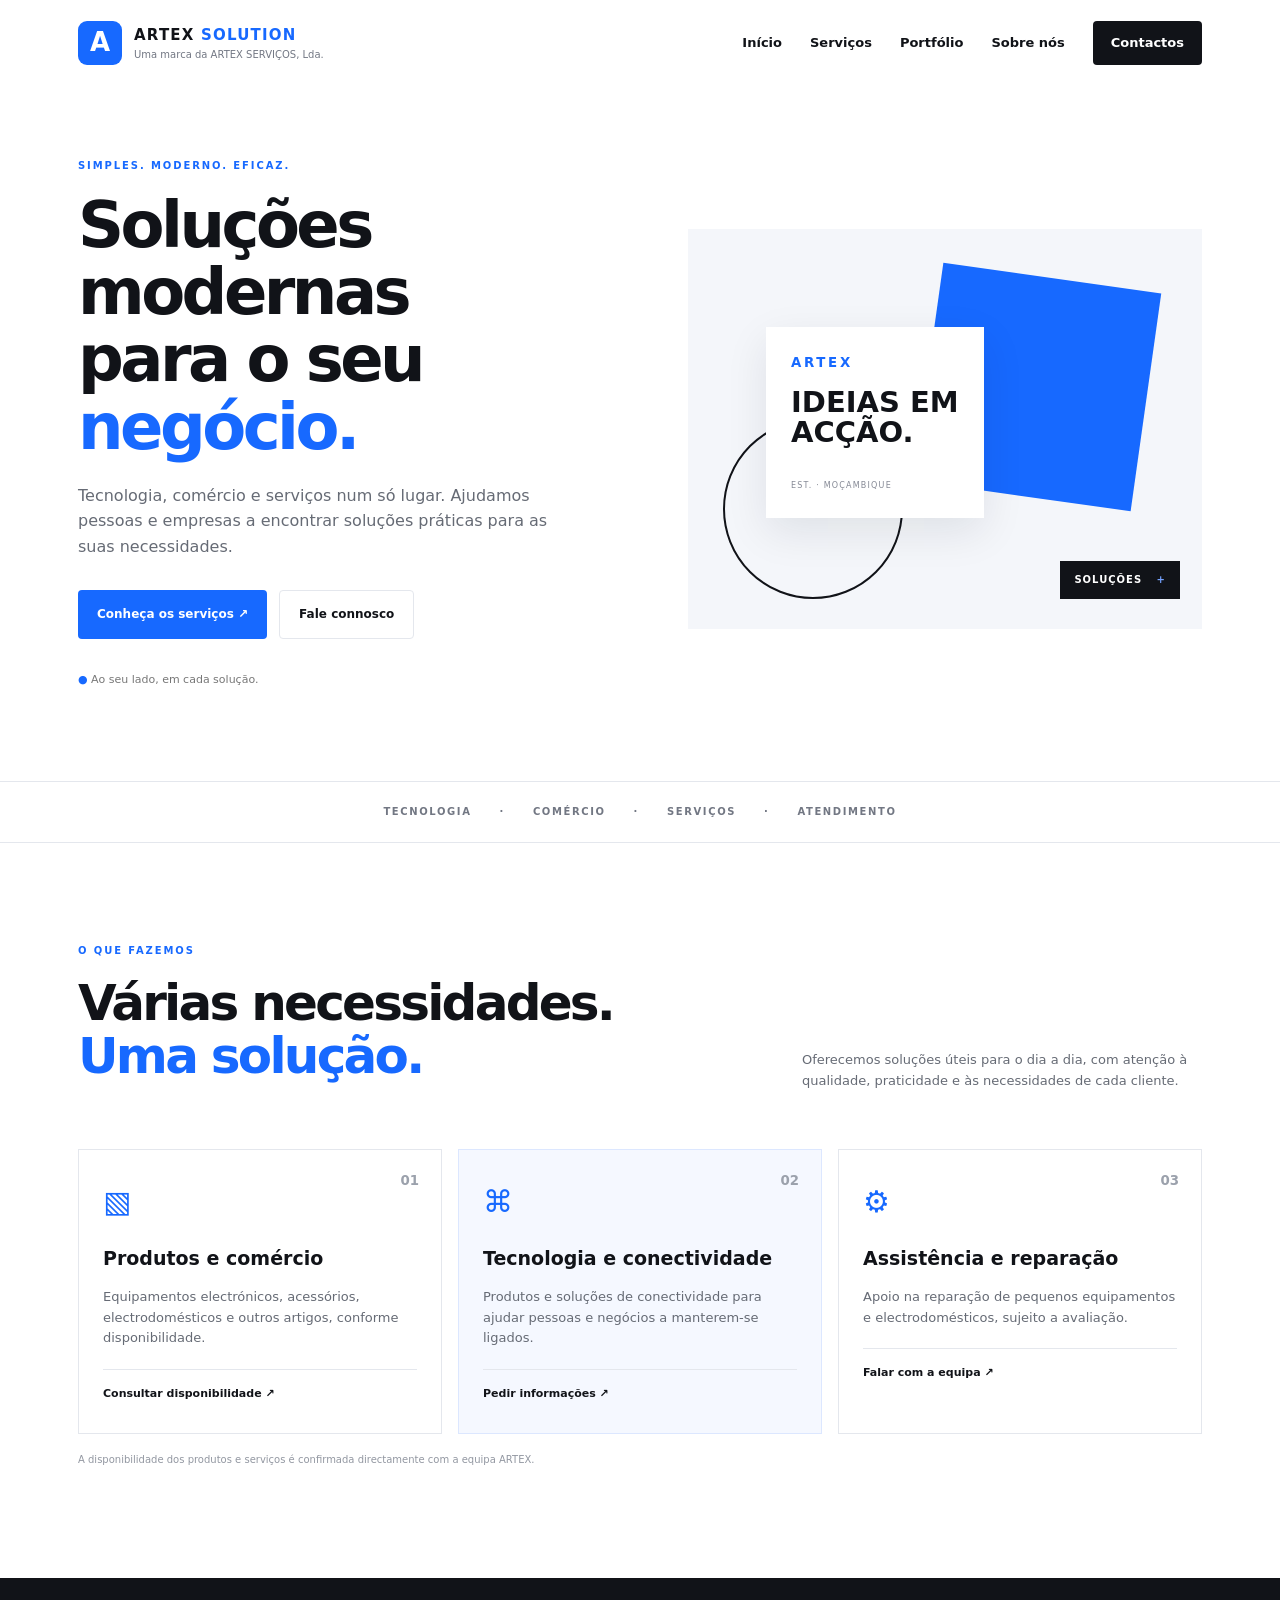
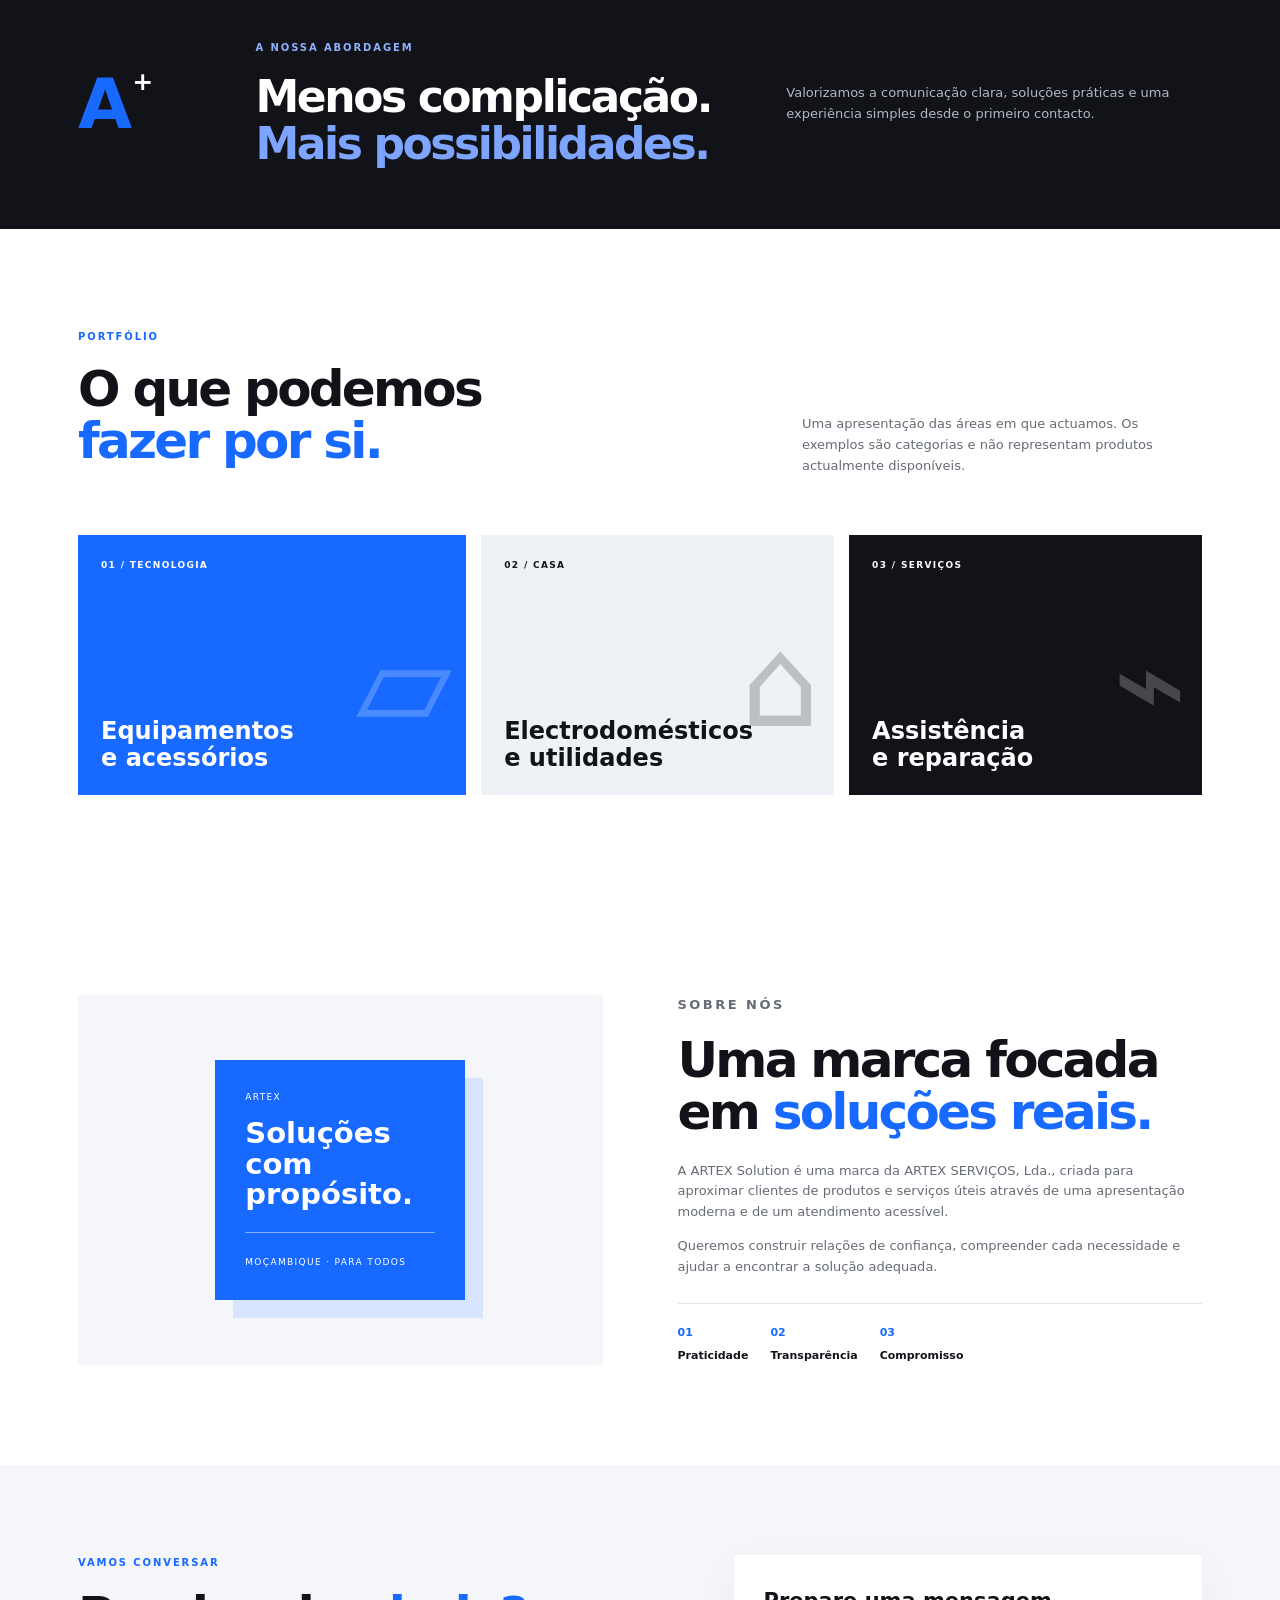
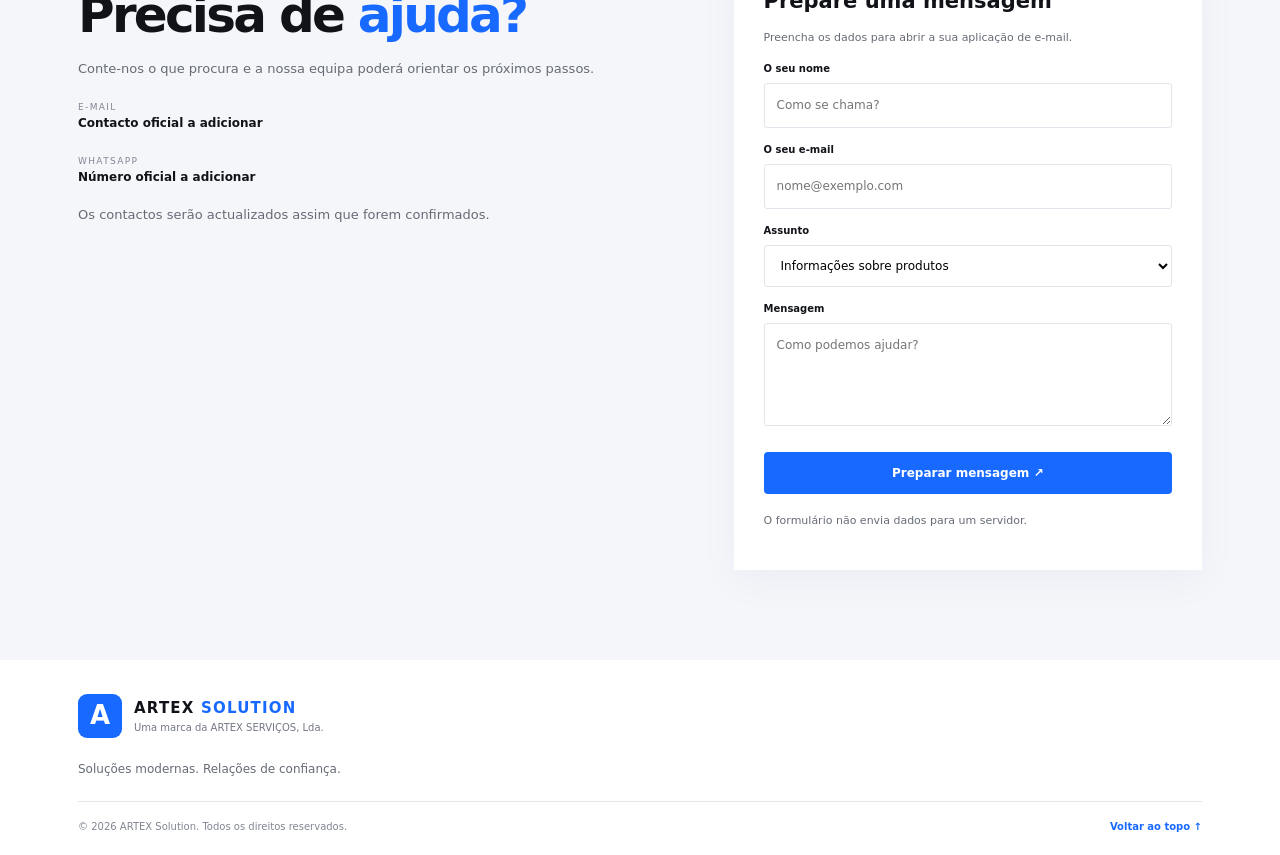
==== index.html @ 953ba8ba "Add ARTEX Solution website" ====
<!doctype html>
<html lang="pt-MZ">
<head>
<meta charset="utf-8"><meta name="viewport" content="width=device-width,initial-scale=1">
<meta name="description" content="ARTEX Solution — soluções modernas em tecnologia, comércio e serviços. Uma marca da ARTEX SERVIÇOS, Lda.">
<meta name="theme-color" content="#1769ff">
<title>ARTEX Solution | Soluções modernas</title>
<link rel="stylesheet" href="style.css">
</head>
<body>
<header class="header"><a class="brand" href="#inicio"><span class="mark">A</span><span><b>ARTEX <i>SOLUTION</i></b><small>Uma marca da ARTEX SERVIÇOS, Lda.</small></span></a><button class="menu" aria-label="Abrir menu" aria-expanded="false">☰</button><nav class="nav"><a href="#inicio">Início</a><a href="#servicos">Serviços</a><a href="#portfolio">Portfólio</a><a href="#sobre">Sobre nós</a><a class="nav-cta" href="#contactos">Contactos</a></nav></header>
<main>
<section class="hero" id="inicio"><div><p class="eyebrow">SIMPLES. MODERNO. EFICAZ.</p><h1>Soluções modernas<br>para o seu <em>negócio.</em></h1><p class="lead">Tecnologia, comércio e serviços num só lugar. Ajudamos pessoas e empresas a encontrar soluções práticas para as suas necessidades.</p><div class="actions"><a class="button primary" href="#servicos">Conheça os serviços ↗</a><a class="button secondary" href="#contactos">Fale connosco</a></div><p class="note">● Ao seu lado, em cada solução.</p></div><div class="art"><div class="square"></div><div class="circle"></div><div class="art-card"><small>ARTEX</small><strong>IDEIAS EM<br>ACÇÃO.</strong><span>EST. · MOÇAMBIQUE</span></div><label>SOLUÇÕES <b>+</b></label></div></section>
<div class="strip"><span>TECNOLOGIA</span>·<span>COMÉRCIO</span>·<span>SERVIÇOS</span>·<span>ATENDIMENTO</span></div>
<section class="section" id="servicos"><div class="section-head"><div><p class="eyebrow">O QUE FAZEMOS</p><h2>Várias necessidades.<br><em>Uma solução.</em></h2></div><p>Oferecemos soluções úteis para o dia a dia, com atenção à qualidade, praticidade e às necessidades de cada cliente.</p></div><div class="cards"><article><small>01</small><div class="icon">▧</div><h3>Produtos e comércio</h3><p>Equipamentos electrónicos, acessórios, electrodomésticos e outros artigos, conforme disponibilidade.</p><a href="#contactos">Consultar disponibilidade ↗</a></article><article class="featured"><small>02</small><div class="icon">⌘</div><h3>Tecnologia e conectividade</h3><p>Produtos e soluções de conectividade para ajudar pessoas e negócios a manterem-se ligados.</p><a href="#contactos">Pedir informações ↗</a></article><article><small>03</small><div class="icon">⚙</div><h3>Assistência e reparação</h3><p>Apoio na reparação de pequenos equipamentos e electrodomésticos, sujeito a avaliação.</p><a href="#contactos">Falar com a equipa ↗</a></article></div><p class="fine">A disponibilidade dos produtos e serviços é confirmada directamente com a equipa ARTEX.</p></section>
<section class="band"><div class="band-mark">A<span>+</span></div><div><p class="eyebrow">A NOSSA ABORDAGEM</p><h2>Menos complicação.<br><em>Mais possibilidades.</em></h2></div><p>Valorizamos a comunicação clara, soluções práticas e uma experiência simples desde o primeiro contacto.</p></section>
<section class="section" id="portfolio"><div class="section-head"><div><p class="eyebrow">PORTFÓLIO</p><h2>O que podemos<br><em>fazer por si.</em></h2></div><p>Uma apresentação das áreas em que actuamos. Os exemplos são categorias e não representam produtos actualmente disponíveis.</p></div><div class="portfolio"><div class="tile blue"><small>01 / TECNOLOGIA</small><strong>Equipamentos<br>e acessórios</strong><span>▱</span></div><div class="tile light"><small>02 / CASA</small><strong>Electrodomésticos<br>e utilidades</strong><span>⌂</span></div><div class="tile dark"><small>03 / SERVIÇOS</small><strong>Assistência<br>e reparação</strong><span>⌁</span></div></div></section>
<section class="section about" id="sobre"><div class="about-art"><div><small>ARTEX</small><strong>Soluções<br>com propósito.</strong><hr><span>MOÇAMBIQUE · PARA TODOS</span></div></div><div><p class="eyebrow">SOBRE NÓS</p><h2>Uma marca focada<br>em <em>soluções reais.</em></h2><p>A ARTEX Solution é uma marca da ARTEX SERVIÇOS, Lda., criada para aproximar clientes de produtos e serviços úteis através de uma apresentação moderna e de um atendimento acessível.</p><p>Queremos construir relações de confiança, compreender cada necessidade e ajudar a encontrar a solução adequada.</p><div class="values"><span><b>01</b>Praticidade</span><span><b>02</b>Transparência</span><span><b>03</b>Compromisso</span></div></div></section>
<section class="contact" id="contactos"><div><p class="eyebrow">VAMOS CONVERSAR</p><h2>Precisa de <em>ajuda?</em></h2><p>Conte-nos o que procura e a nossa equipa poderá orientar os próximos passos.</p><div class="contact-detail"><small>E-MAIL</small><b>Contacto oficial a adicionar</b></div><div class="contact-detail"><small>WHATSAPP</small><b>Número oficial a adicionar</b></div><p class="fine">Os contactos serão actualizados assim que forem confirmados.</p></div><form id="contactForm"><h3>Prepare uma mensagem</h3><p>Preencha os dados para abrir a sua aplicação de e-mail.</p><label for="name">O seu nome</label><input id="name" required placeholder="Como se chama?"><label for="email">O seu e-mail</label><input id="email" type="email" required placeholder="nome@exemplo.com"><label for="topic">Assunto</label><select id="topic"><option>Informações sobre produtos</option><option>Tecnologia e conectividade</option><option>Assistência e reparação</option><option>Parcerias e outros assuntos</option></select><label for="message">Mensagem</label><textarea id="message" rows="4" required placeholder="Como podemos ajudar?"></textarea><button class="button primary" type="submit">Preparar mensagem ↗</button><p class="fine" id="formNote">O formulário não envia dados para um servidor.</p></form></section>
</main><footer><a class="brand" href="#inicio"><span class="mark">A</span><span><b>ARTEX <i>SOLUTION</i></b><small>Uma marca da ARTEX SERVIÇOS, Lda.</small></span></a><p>Soluções modernas. Relações de confiança.</p><div class="footer-bottom"><span>© <span id="year"></span> ARTEX Solution. Todos os direitos reservados.</span><a href="#inicio">Voltar ao topo ↑</a></div></footer><script src="script.js"></script></body></html>
---- style.css ----
:root{--blue:#1769ff;--ink:#111318;--muted:#666b75;--soft:#f4f6fa;--line:#e4e7ed;--max:1180px}*{box-sizing:border-box}html{scroll-behavior:smooth;scroll-padding-top:90px}body{margin:0;font-family:Inter,system-ui,-apple-system,"Segoe UI",sans-serif;color:var(--ink);line-height:1.6}a{color:inherit;text-decoration:none}.header{height:86px;display:flex;align-items:center;justify-content:space-between;max-width:var(--max);padding:0 28px;margin:auto}.brand{display:flex;align-items:center;gap:12px}.mark{display:grid;place-items:center;background:var(--blue);color:white;font-weight:900;font-size:26px;width:44px;height:44px;border-radius:9px}.brand b{display:block;letter-spacing:.08em;font-size:15px}.brand i{font-style:normal;color:var(--blue)}.brand small{display:block;font-size:10px;color:#727783}.nav{display:flex;align-items:center;gap:28px;font-size:13px;font-weight:650}.nav a:hover{color:var(--blue)}.nav .nav-cta{background:var(--ink);color:#fff;padding:12px 18px;border-radius:4px}.menu{display:none}.hero{max-width:var(--max);margin:auto;padding:72px 28px 82px;display:grid;grid-template-columns:1.05fr .95fr;align-items:center;gap:42px;min-height:560px}.eyebrow{font-size:10px;letter-spacing:.19em;font-weight:850;color:var(--blue);margin:0 0 18px}.hero h1,h2{font-size:clamp(38px,5vw,64px);line-height:1.05;letter-spacing:-.055em;margin:0 0 22px;font-weight:850}.hero h1 em,h2 em{font-style:normal;color:var(--blue)}.lead{max-width:490px;color:var(--muted);font-size:16px}.actions{display:flex;gap:12px;flex-wrap:wrap;margin-top:30px}.button{border:0;display:inline-flex;justify-content:center;align-items:center;gap:18px;padding:14px 19px;font-size:12px;font-weight:750;cursor:pointer;border-radius:4px;font-family:inherit}.primary{background:var(--blue);color:#fff}.primary:hover{background:#0755e4}.secondary{border:1px solid var(--line);background:#fff}.note{margin-top:32px;color:#777;font-size:11px}.note:first-letter{color:var(--blue)}.art{height:400px;position:relative;background:var(--soft);overflow:hidden}.square{position:absolute;background:var(--blue);width:220px;height:220px;right:55px;top:48px;transform:rotate(8deg)}.circle{position:absolute;width:180px;height:180px;border:2px solid var(--ink);border-radius:50%;left:35px;bottom:30px}.art-card{position:absolute;background:#fff;left:78px;top:98px;padding:22px 25px;min-width:200px;box-shadow:0 14px 40px #10182817}.art-card small{color:var(--blue);letter-spacing:.2em;font-weight:800}.art-card strong{display:block;font-size:29px;line-height:1.03;margin:14px 0 22px}.art-card span{font-size:8px;letter-spacing:.15em;color:#858995}.art label{position:absolute;bottom:24px;right:22px;background:var(--ink);color:#fff;padding:11px 14px;font-size:10px;letter-spacing:.1em}.art label b{color:#75a2ff;margin-left:10px}.strip{border-block:1px solid var(--line);display:flex;justify-content:center;align-items:center;gap:28px;padding:22px 12px;color:#727783;font-size:10px;letter-spacing:.16em;font-weight:800}.section{max-width:var(--max);margin:auto;padding:100px 28px}.section-head{display:flex;align-items:end;justify-content:space-between;gap:40px;margin-bottom:45px}.section h2,.contact h2{font-size:clamp(34px,4vw,50px)}.section-head>p{max-width:400px;color:var(--muted);font-size:13px}.cards{display:grid;grid-template-columns:repeat(3,1fr);gap:16px}.cards article{position:relative;border:1px solid var(--line);padding:28px 24px;min-height:285px}.cards article.featured{background:#f5f8ff;border-color:#dce7ff}.cards article>small{position:absolute;right:22px;top:20px;color:#9ba1ac;font-weight:800}.icon{font-size:30px;color:var(--blue);height:55px}.cards h3{font-size:19px;margin:10px 0}.cards p,.about p,.contact>div>p:not(.eyebrow){font-size:13px;color:var(--muted)}.cards article>a{display:block;font-size:11px;font-weight:800;border-top:1px solid var(--line);padding-top:15px;margin-top:20px}.cards article>a:hover{color:var(--blue)}.fine{font-size:10px;color:#9297a1;margin-top:18px}.band{background:var(--ink);color:white;padding:62px max(28px,calc((100vw - var(--max))/2 + 28px));display:grid;grid-template-columns:.35fr 1.2fr 1fr;gap:32px;align-items:center}.band .eyebrow{color:#8eb0ff}.band h2{font-size:clamp(30px,3.5vw,44px);margin:0}.band h2 em{color:#7da5ff}.band>p{color:#b4b8c2;font-size:13px}.band-mark{font-size:70px;line-height:1;font-weight:900;color:var(--blue)}.band-mark span{font-size:25px;vertical-align:top;color:white}.portfolio{display:grid;grid-template-columns:1.1fr 1fr 1fr;gap:15px}.tile{height:260px;padding:23px;position:relative;overflow:hidden;display:flex;flex-direction:column;justify-content:space-between}.tile small{font-size:9px;letter-spacing:.15em;font-weight:800}.tile strong{font-size:24px;line-height:1.12;z-index:1}.tile span{position:absolute;font-size:125px;right:14px;bottom:12px;opacity:.22}.blue{background:var(--blue);color:white}.light{background:#eef1f6}.dark{background:var(--ink);color:white}.about{display:grid;grid-template-columns:1fr 1fr;gap:75px;align-items:center}.about-art{min-height:370px;background:var(--soft);display:grid;place-items:center}.about-art>div{background:var(--blue);color:white;padding:30px;width:250px;min-height:240px;display:flex;flex-direction:column;justify-content:space-between;box-shadow:18px 18px 0 #d9e5ff}.about-art small,.about-art span{font-size:9px;letter-spacing:.15em}.about-art strong{font-size:29px;line-height:1.05}.about-art hr{width:100%;border:0;border-top:1px solid #ffffff77}.values{display:flex;gap:22px;margin-top:26px;border-top:1px solid var(--line);padding-top:20px}.values span{display:flex;flex-direction:column;font-size:11px;font-weight:750}.values b{color:var(--blue);margin-bottom:5px}.contact{background:var(--soft);padding:90px max(28px,calc((100vw - var(--max))/2 + 28px));display:grid;grid-template-columns:1fr .8fr;gap:70px}.contact h2{margin-bottom:18px}.contact-detail{margin-top:20px;display:flex;flex-direction:column}.contact-detail small{font-size:9px;letter-spacing:.15em;color:#828793}.contact-detail b{font-size:12px}.contact form{background:#fff;padding:30px;box-shadow:0 12px 40px #15264b0a}.contact h3{font-size:21px;margin:0 0 5px}.contact form>p{font-size:11px;color:var(--muted)}label{display:block;font-size:10px;font-weight:800;margin:14px 0 6px}input,select,textarea{width:100%;border:1px solid #e1e4ea;background:#fff;padding:12px;font:inherit;font-size:12px;border-radius:3px}textarea{resize:vertical}.contact form .button{margin-top:18px;width:100%}footer{max-width:var(--max);margin:auto;padding:34px 28px 20px}footer>p{font-size:12px;color:var(--muted);margin:22px 0}.footer-bottom{border-top:1px solid var(--line);padding-top:17px;display:flex;justify-content:space-between;gap:15px;color:#818691;font-size:10px}.footer-bottom a{color:var(--blue);font-weight:800}@media(max-width:760px){.header{height:74px;padding:0 18px}.brand b{font-size:13px}.mark{width:39px;height:39px}.menu{display:block;background:none;border:0;font-size:25px}.nav{display:none;position:absolute;z-index:5;top:74px;left:0;right:0;background:#fff;padding:18px;box-shadow:0 15px 25px #11131812;flex-direction:column;align-items:stretch;gap:0}.nav.open{display:flex}.nav a{padding:12px 5px}.nav .nav-cta{text-align:center;margin-top:7px}.hero{padding:48px 20px 54px;grid-template-columns:1fr;gap:32px}.hero h1{font-size:46px}.art{height:320px}.square{width:175px;height:175px;right:25px;top:35px}.circle{width:135px;height:135px;left:22px;bottom:26px}.art-card{left:50px;top:78px;padding:18px;min-width:170px}.art-card strong{font-size:25px}.strip{gap:10px;font-size:8px;letter-spacing:.08em;flex-wrap:wrap}.section{padding:70px 20px}.section-head{display:block;margin-bottom:28px}.section-head>p{margin-top:16px}.cards{grid-template-columns:1fr}.cards article{min-height:0}.band{padding:48px 20px;grid-template-columns:45px 1fr;gap:16px}.band-mark{font-size:50px}.band>p{grid-column:2;margin:0}.band h2{font-size:32px}.portfolio{grid-template-columns:1fr}.tile{height:215px}.about{grid-template-columns:1fr;gap:35px}.about-art{min-height:320px}.contact{padding:68px 20px;grid-template-columns:1fr;gap:30px}.contact form{padding:22px}footer{padding:28px 20px 18px}.footer-bottom{flex-direction:column}.values{gap:15px}}
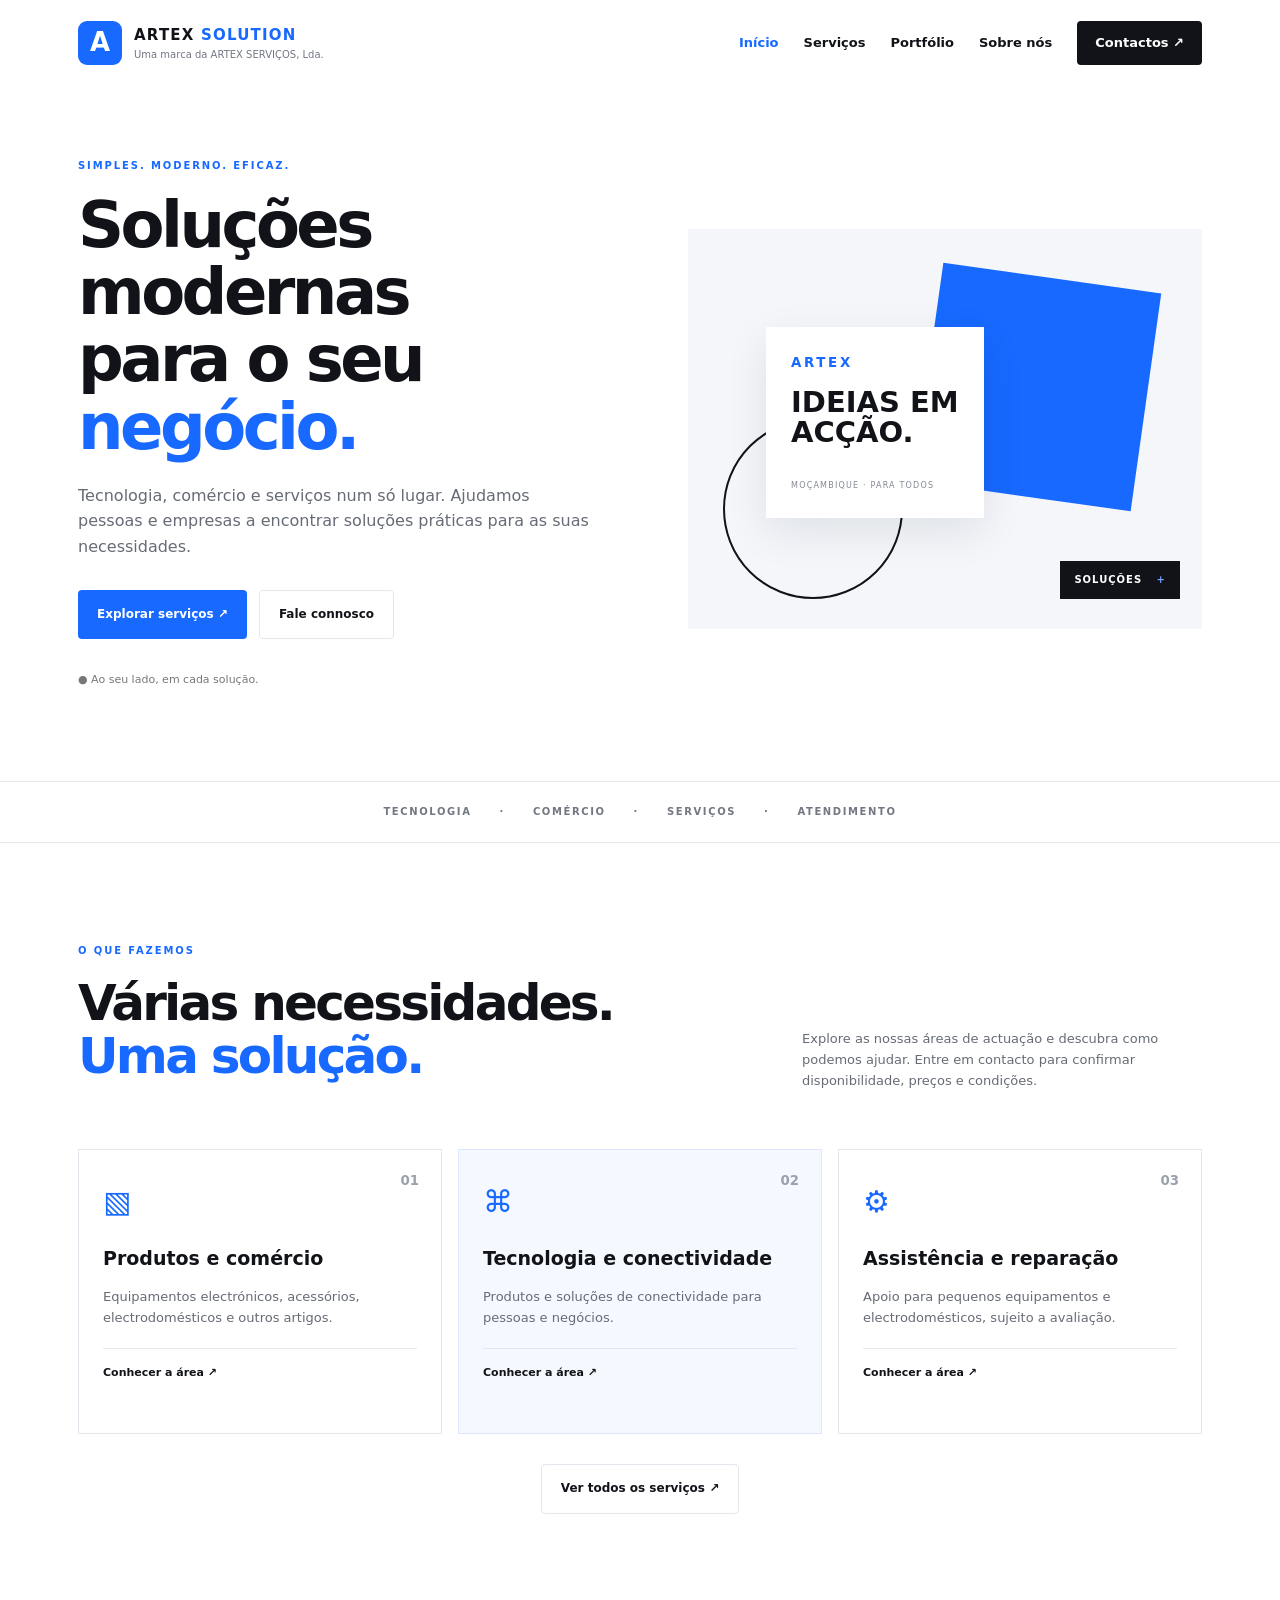
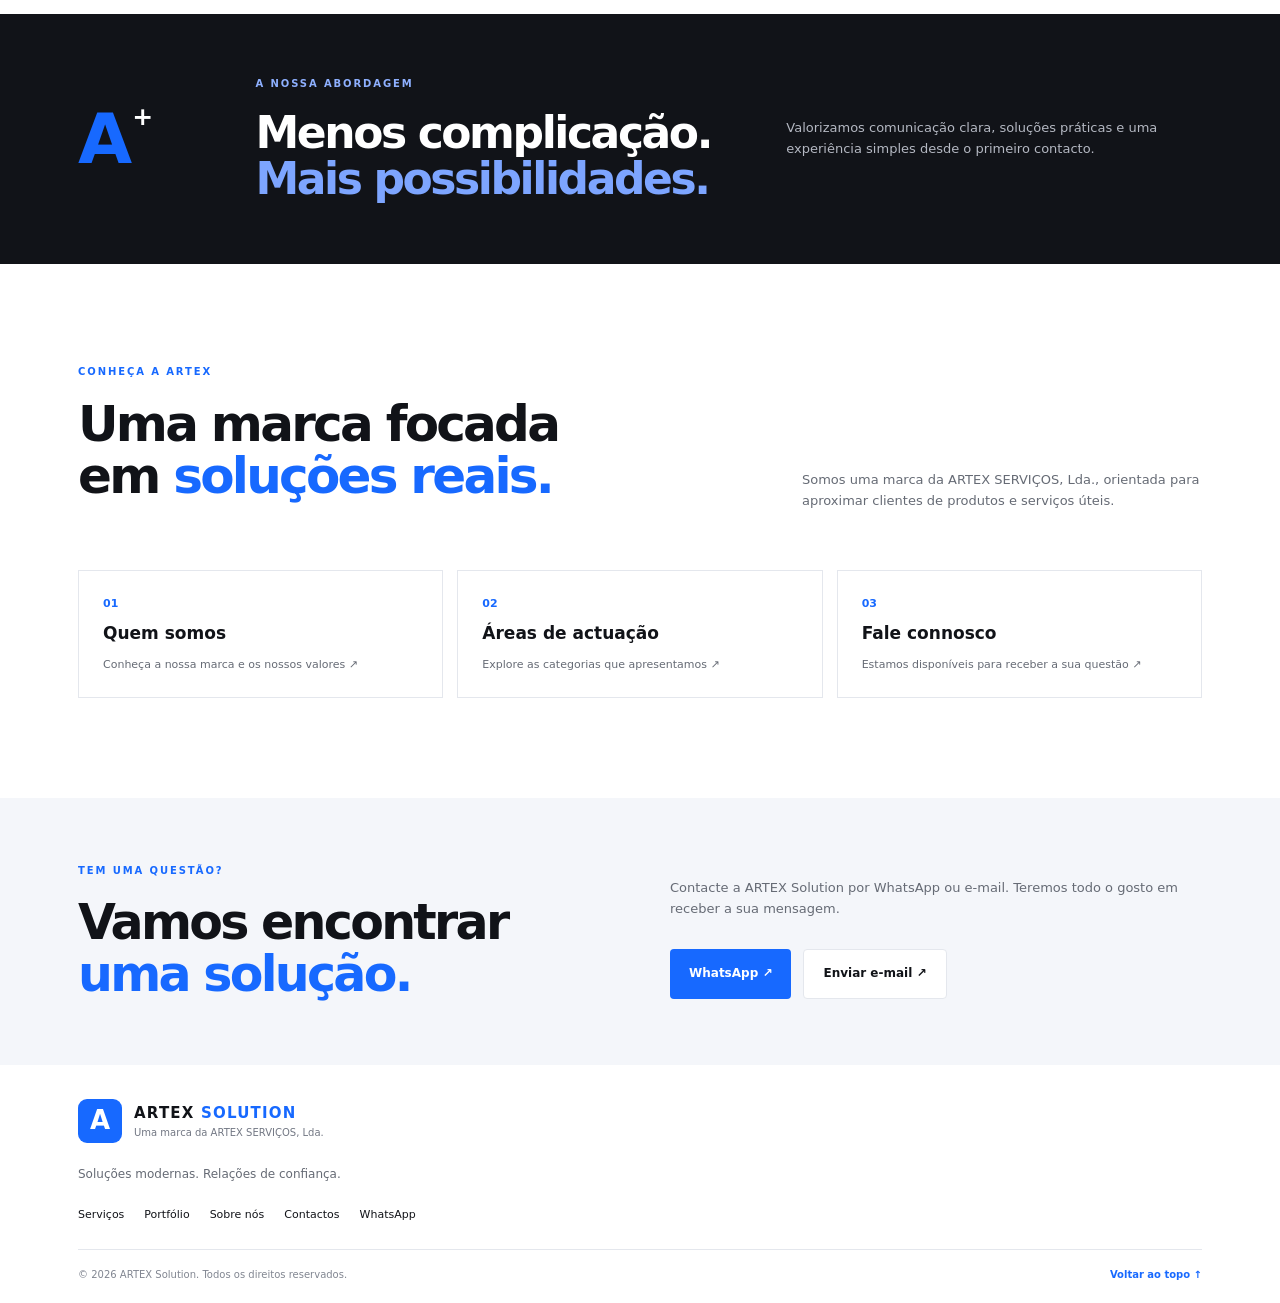
==== commit a89f3e6b: "Upgrade ARTEX Solution with linked subpages and official contacts" ====
--- a/index.html
+++ b/index.html
@@ -1,20 +1,9 @@
-<!doctype html>
-<html lang="pt-MZ">
-<head>
-<meta charset="utf-8"><meta name="viewport" content="width=device-width,initial-scale=1">
-<meta name="description" content="ARTEX Solution — soluções modernas em tecnologia, comércio e serviços. Uma marca da ARTEX SERVIÇOS, Lda.">
-<meta name="theme-color" content="#1769ff">
-<title>ARTEX Solution | Soluções modernas</title>
-<link rel="stylesheet" href="style.css">
-</head>
-<body>
-<header class="header"><a class="brand" href="#inicio"><span class="mark">A</span><span><b>ARTEX <i>SOLUTION</i></b><small>Uma marca da ARTEX SERVIÇOS, Lda.</small></span></a><button class="menu" aria-label="Abrir menu" aria-expanded="false">☰</button><nav class="nav"><a href="#inicio">Início</a><a href="#servicos">Serviços</a><a href="#portfolio">Portfólio</a><a href="#sobre">Sobre nós</a><a class="nav-cta" href="#contactos">Contactos</a></nav></header>
-<main>
-<section class="hero" id="inicio"><div><p class="eyebrow">SIMPLES. MODERNO. EFICAZ.</p><h1>Soluções modernas<br>para o seu <em>negócio.</em></h1><p class="lead">Tecnologia, comércio e serviços num só lugar. Ajudamos pessoas e empresas a encontrar soluções práticas para as suas necessidades.</p><div class="actions"><a class="button primary" href="#servicos">Conheça os serviços ↗</a><a class="button secondary" href="#contactos">Fale connosco</a></div><p class="note">● Ao seu lado, em cada solução.</p></div><div class="art"><div class="square"></div><div class="circle"></div><div class="art-card"><small>ARTEX</small><strong>IDEIAS EM<br>ACÇÃO.</strong><span>EST. · MOÇAMBIQUE</span></div><label>SOLUÇÕES <b>+</b></label></div></section>
+<!doctype html><html lang="pt-MZ"><head><meta charset="utf-8"><meta name="viewport" content="width=device-width,initial-scale=1"><meta name="description" content="ARTEX Solution — soluções modernas em tecnologia, comércio e serviços."><meta name="theme-color" content="#1769ff"><title>ARTEX Solution | Início</title><link rel="stylesheet" href="style.css"></head><body>
+<header class="header"><a class="brand" href="index.html"><span class="mark">A</span><span><b>ARTEX <i>SOLUTION</i></b><small>Uma marca da ARTEX SERVIÇOS, Lda.</small></span></a><button class="menu" aria-label="Abrir menu" aria-expanded="false">☰</button><nav class="nav"><a class="active" href="index.html">Início</a><a href="servicos.html">Serviços</a><a href="portfolio.html">Portfólio</a><a href="sobre.html">Sobre nós</a><a class="nav-cta" href="contactos.html">Contactos ↗</a></nav></header>
+<main><section class="hero" id="inicio"><div><p class="eyebrow">SIMPLES. MODERNO. EFICAZ.</p><h1>Soluções modernas<br>para o seu <em>negócio.</em></h1><p class="lead">Tecnologia, comércio e serviços num só lugar. Ajudamos pessoas e empresas a encontrar soluções práticas para as suas necessidades.</p><div class="actions"><a class="button primary" href="servicos.html">Explorar serviços ↗</a><a class="button secondary" href="contactos.html">Fale connosco</a></div><p class="note">● Ao seu lado, em cada solução.</p></div><div class="art"><div class="square"></div><div class="circle"></div><div class="art-card"><small>ARTEX</small><strong>IDEIAS EM<br>ACÇÃO.</strong><span>MOÇAMBIQUE · PARA TODOS</span></div><label>SOLUÇÕES <b>+</b></label></div></section>
 <div class="strip"><span>TECNOLOGIA</span>·<span>COMÉRCIO</span>·<span>SERVIÇOS</span>·<span>ATENDIMENTO</span></div>
-<section class="section" id="servicos"><div class="section-head"><div><p class="eyebrow">O QUE FAZEMOS</p><h2>Várias necessidades.<br><em>Uma solução.</em></h2></div><p>Oferecemos soluções úteis para o dia a dia, com atenção à qualidade, praticidade e às necessidades de cada cliente.</p></div><div class="cards"><article><small>01</small><div class="icon">▧</div><h3>Produtos e comércio</h3><p>Equipamentos electrónicos, acessórios, electrodomésticos e outros artigos, conforme disponibilidade.</p><a href="#contactos">Consultar disponibilidade ↗</a></article><article class="featured"><small>02</small><div class="icon">⌘</div><h3>Tecnologia e conectividade</h3><p>Produtos e soluções de conectividade para ajudar pessoas e negócios a manterem-se ligados.</p><a href="#contactos">Pedir informações ↗</a></article><article><small>03</small><div class="icon">⚙</div><h3>Assistência e reparação</h3><p>Apoio na reparação de pequenos equipamentos e electrodomésticos, sujeito a avaliação.</p><a href="#contactos">Falar com a equipa ↗</a></article></div><p class="fine">A disponibilidade dos produtos e serviços é confirmada directamente com a equipa ARTEX.</p></section>
-<section class="band"><div class="band-mark">A<span>+</span></div><div><p class="eyebrow">A NOSSA ABORDAGEM</p><h2>Menos complicação.<br><em>Mais possibilidades.</em></h2></div><p>Valorizamos a comunicação clara, soluções práticas e uma experiência simples desde o primeiro contacto.</p></section>
-<section class="section" id="portfolio"><div class="section-head"><div><p class="eyebrow">PORTFÓLIO</p><h2>O que podemos<br><em>fazer por si.</em></h2></div><p>Uma apresentação das áreas em que actuamos. Os exemplos são categorias e não representam produtos actualmente disponíveis.</p></div><div class="portfolio"><div class="tile blue"><small>01 / TECNOLOGIA</small><strong>Equipamentos<br>e acessórios</strong><span>▱</span></div><div class="tile light"><small>02 / CASA</small><strong>Electrodomésticos<br>e utilidades</strong><span>⌂</span></div><div class="tile dark"><small>03 / SERVIÇOS</small><strong>Assistência<br>e reparação</strong><span>⌁</span></div></div></section>
-<section class="section about" id="sobre"><div class="about-art"><div><small>ARTEX</small><strong>Soluções<br>com propósito.</strong><hr><span>MOÇAMBIQUE · PARA TODOS</span></div></div><div><p class="eyebrow">SOBRE NÓS</p><h2>Uma marca focada<br>em <em>soluções reais.</em></h2><p>A ARTEX Solution é uma marca da ARTEX SERVIÇOS, Lda., criada para aproximar clientes de produtos e serviços úteis através de uma apresentação moderna e de um atendimento acessível.</p><p>Queremos construir relações de confiança, compreender cada necessidade e ajudar a encontrar a solução adequada.</p><div class="values"><span><b>01</b>Praticidade</span><span><b>02</b>Transparência</span><span><b>03</b>Compromisso</span></div></div></section>
-<section class="contact" id="contactos"><div><p class="eyebrow">VAMOS CONVERSAR</p><h2>Precisa de <em>ajuda?</em></h2><p>Conte-nos o que procura e a nossa equipa poderá orientar os próximos passos.</p><div class="contact-detail"><small>E-MAIL</small><b>Contacto oficial a adicionar</b></div><div class="contact-detail"><small>WHATSAPP</small><b>Número oficial a adicionar</b></div><p class="fine">Os contactos serão actualizados assim que forem confirmados.</p></div><form id="contactForm"><h3>Prepare uma mensagem</h3><p>Preencha os dados para abrir a sua aplicação de e-mail.</p><label for="name">O seu nome</label><input id="name" required placeholder="Como se chama?"><label for="email">O seu e-mail</label><input id="email" type="email" required placeholder="nome@exemplo.com"><label for="topic">Assunto</label><select id="topic"><option>Informações sobre produtos</option><option>Tecnologia e conectividade</option><option>Assistência e reparação</option><option>Parcerias e outros assuntos</option></select><label for="message">Mensagem</label><textarea id="message" rows="4" required placeholder="Como podemos ajudar?"></textarea><button class="button primary" type="submit">Preparar mensagem ↗</button><p class="fine" id="formNote">O formulário não envia dados para um servidor.</p></form></section>
-</main><footer><a class="brand" href="#inicio"><span class="mark">A</span><span><b>ARTEX <i>SOLUTION</i></b><small>Uma marca da ARTEX SERVIÇOS, Lda.</small></span></a><p>Soluções modernas. Relações de confiança.</p><div class="footer-bottom"><span>© <span id="year"></span> ARTEX Solution. Todos os direitos reservados.</span><a href="#inicio">Voltar ao topo ↑</a></div></footer><script src="script.js"></script></body></html>+<section class="section"><div class="section-head"><div><p class="eyebrow">O QUE FAZEMOS</p><h2>Várias necessidades.<br><em>Uma solução.</em></h2></div><p>Explore as nossas áreas de actuação e descubra como podemos ajudar. Entre em contacto para confirmar disponibilidade, preços e condições.</p></div><div class="cards"><article><small>01</small><div class="icon">▧</div><h3>Produtos e comércio</h3><p>Equipamentos electrónicos, acessórios, electrodomésticos e outros artigos.</p><a href="servicos.html#comercio">Conhecer a área ↗</a></article><article class="featured"><small>02</small><div class="icon">⌘</div><h3>Tecnologia e conectividade</h3><p>Produtos e soluções de conectividade para pessoas e negócios.</p><a href="servicos.html#tecnologia">Conhecer a área ↗</a></article><article><small>03</small><div class="icon">⚙</div><h3>Assistência e reparação</h3><p>Apoio para pequenos equipamentos e electrodomésticos, sujeito a avaliação.</p><a href="servicos.html#assistencia">Conhecer a área ↗</a></article></div><div class="center-action"><a class="button secondary" href="servicos.html">Ver todos os serviços ↗</a></div></section>
+<section class="band"><div class="band-mark">A<span>+</span></div><div><p class="eyebrow">A NOSSA ABORDAGEM</p><h2>Menos complicação.<br><em>Mais possibilidades.</em></h2></div><p>Valorizamos comunicação clara, soluções práticas e uma experiência simples desde o primeiro contacto.</p></section>
+<section class="section"><div class="section-head"><div><p class="eyebrow">CONHEÇA A ARTEX</p><h2>Uma marca focada<br>em <em>soluções reais.</em></h2></div><p>Somos uma marca da ARTEX SERVIÇOS, Lda., orientada para aproximar clientes de produtos e serviços úteis.</p></div><div class="feature-links"><a href="sobre.html"><span>01</span><b>Quem somos</b><small>Conheça a nossa marca e os nossos valores ↗</small></a><a href="portfolio.html"><span>02</span><b>Áreas de actuação</b><small>Explore as categorias que apresentamos ↗</small></a><a href="contactos.html"><span>03</span><b>Fale connosco</b><small>Estamos disponíveis para receber a sua questão ↗</small></a></div></section>
+<section class="contact-banner"><div><p class="eyebrow">TEM UMA QUESTÃO?</p><h2>Vamos encontrar<br><em>uma solução.</em></h2></div><div><p>Contacte a ARTEX Solution por WhatsApp ou e-mail. Teremos todo o gosto em receber a sua mensagem.</p><div class="actions"><a class="button primary" href="https://wa.me/258873156686" target="_blank" rel="noopener">WhatsApp ↗</a><a class="button secondary" href="mailto:servicosartex@gmail.com">Enviar e-mail ↗</a></div></div></section></main>
+<footer><a class="brand" href="index.html"><span class="mark">A</span><span><b>ARTEX <i>SOLUTION</i></b><small>Uma marca da ARTEX SERVIÇOS, Lda.</small></span></a><p>Soluções modernas. Relações de confiança.</p><div class="footer-links"><a href="servicos.html">Serviços</a><a href="portfolio.html">Portfólio</a><a href="sobre.html">Sobre nós</a><a href="contactos.html">Contactos</a><a href="https://wa.me/258873156686" target="_blank" rel="noopener">WhatsApp</a></div><div class="footer-bottom"><span>© <span class="year"></span> ARTEX Solution. Todos os direitos reservados.</span><a href="#inicio">Voltar ao topo ↑</a></div></footer><script src="script.js"></script></body></html>
--- a/style.css
+++ b/style.css
@@ -1 +1 @@
-:root{--blue:#1769ff;--ink:#111318;--muted:#666b75;--soft:#f4f6fa;--line:#e4e7ed;--max:1180px}*{box-sizing:border-box}html{scroll-behavior:smooth;scroll-padding-top:90px}body{margin:0;font-family:Inter,system-ui,-apple-system,"Segoe UI",sans-serif;color:var(--ink);line-height:1.6}a{color:inherit;text-decoration:none}.header{height:86px;display:flex;align-items:center;justify-content:space-between;max-width:var(--max);padding:0 28px;margin:auto}.brand{display:flex;align-items:center;gap:12px}.mark{display:grid;place-items:center;background:var(--blue);color:white;font-weight:900;font-size:26px;width:44px;height:44px;border-radius:9px}.brand b{display:block;letter-spacing:.08em;font-size:15px}.brand i{font-style:normal;color:var(--blue)}.brand small{display:block;font-size:10px;color:#727783}.nav{display:flex;align-items:center;gap:28px;font-size:13px;font-weight:650}.nav a:hover{color:var(--blue)}.nav .nav-cta{background:var(--ink);color:#fff;padding:12px 18px;border-radius:4px}.menu{display:none}.hero{max-width:var(--max);margin:auto;padding:72px 28px 82px;display:grid;grid-template-columns:1.05fr .95fr;align-items:center;gap:42px;min-height:560px}.eyebrow{font-size:10px;letter-spacing:.19em;font-weight:850;color:var(--blue);margin:0 0 18px}.hero h1,h2{font-size:clamp(38px,5vw,64px);line-height:1.05;letter-spacing:-.055em;margin:0 0 22px;font-weight:850}.hero h1 em,h2 em{font-style:normal;color:var(--blue)}.lead{max-width:490px;color:var(--muted);font-size:16px}.actions{display:flex;gap:12px;flex-wrap:wrap;margin-top:30px}.button{border:0;display:inline-flex;justify-content:center;align-items:center;gap:18px;padding:14px 19px;font-size:12px;font-weight:750;cursor:pointer;border-radius:4px;font-family:inherit}.primary{background:var(--blue);color:#fff}.primary:hover{background:#0755e4}.secondary{border:1px solid var(--line);background:#fff}.note{margin-top:32px;color:#777;font-size:11px}.note:first-letter{color:var(--blue)}.art{height:400px;position:relative;background:var(--soft);overflow:hidden}.square{position:absolute;background:var(--blue);width:220px;height:220px;right:55px;top:48px;transform:rotate(8deg)}.circle{position:absolute;width:180px;height:180px;border:2px solid var(--ink);border-radius:50%;left:35px;bottom:30px}.art-card{position:absolute;background:#fff;left:78px;top:98px;padding:22px 25px;min-width:200px;box-shadow:0 14px 40px #10182817}.art-card small{color:var(--blue);letter-spacing:.2em;font-weight:800}.art-card strong{display:block;font-size:29px;line-height:1.03;margin:14px 0 22px}.art-card span{font-size:8px;letter-spacing:.15em;color:#858995}.art label{position:absolute;bottom:24px;right:22px;background:var(--ink);color:#fff;padding:11px 14px;font-size:10px;letter-spacing:.1em}.art label b{color:#75a2ff;margin-left:10px}.strip{border-block:1px solid var(--line);display:flex;justify-content:center;align-items:center;gap:28px;padding:22px 12px;color:#727783;font-size:10px;letter-spacing:.16em;font-weight:800}.section{max-width:var(--max);margin:auto;padding:100px 28px}.section-head{display:flex;align-items:end;justify-content:space-between;gap:40px;margin-bottom:45px}.section h2,.contact h2{font-size:clamp(34px,4vw,50px)}.section-head>p{max-width:400px;color:var(--muted);font-size:13px}.cards{display:grid;grid-template-columns:repeat(3,1fr);gap:16px}.cards article{position:relative;border:1px solid var(--line);padding:28px 24px;min-height:285px}.cards article.featured{background:#f5f8ff;border-color:#dce7ff}.cards article>small{position:absolute;right:22px;top:20px;color:#9ba1ac;font-weight:800}.icon{font-size:30px;color:var(--blue);height:55px}.cards h3{font-size:19px;margin:10px 0}.cards p,.about p,.contact>div>p:not(.eyebrow){font-size:13px;color:var(--muted)}.cards article>a{display:block;font-size:11px;font-weight:800;border-top:1px solid var(--line);padding-top:15px;margin-top:20px}.cards article>a:hover{color:var(--blue)}.fine{font-size:10px;color:#9297a1;margin-top:18px}.band{background:var(--ink);color:white;padding:62px max(28px,calc((100vw - var(--max))/2 + 28px));display:grid;grid-template-columns:.35fr 1.2fr 1fr;gap:32px;align-items:center}.band .eyebrow{color:#8eb0ff}.band h2{font-size:clamp(30px,3.5vw,44px);margin:0}.band h2 em{color:#7da5ff}.band>p{color:#b4b8c2;font-size:13px}.band-mark{font-size:70px;line-height:1;font-weight:900;color:var(--blue)}.band-mark span{font-size:25px;vertical-align:top;color:white}.portfolio{display:grid;grid-template-columns:1.1fr 1fr 1fr;gap:15px}.tile{height:260px;padding:23px;position:relative;overflow:hidden;display:flex;flex-direction:column;justify-content:space-between}.tile small{font-size:9px;letter-spacing:.15em;font-weight:800}.tile strong{font-size:24px;line-height:1.12;z-index:1}.tile span{position:absolute;font-size:125px;right:14px;bottom:12px;opacity:.22}.blue{background:var(--blue);color:white}.light{background:#eef1f6}.dark{background:var(--ink);color:white}.about{display:grid;grid-template-columns:1fr 1fr;gap:75px;align-items:center}.about-art{min-height:370px;background:var(--soft);display:grid;place-items:center}.about-art>div{background:var(--blue);color:white;padding:30px;width:250px;min-height:240px;display:flex;flex-direction:column;justify-content:space-between;box-shadow:18px 18px 0 #d9e5ff}.about-art small,.about-art span{font-size:9px;letter-spacing:.15em}.about-art strong{font-size:29px;line-height:1.05}.about-art hr{width:100%;border:0;border-top:1px solid #ffffff77}.values{display:flex;gap:22px;margin-top:26px;border-top:1px solid var(--line);padding-top:20px}.values span{display:flex;flex-direction:column;font-size:11px;font-weight:750}.values b{color:var(--blue);margin-bottom:5px}.contact{background:var(--soft);padding:90px max(28px,calc((100vw - var(--max))/2 + 28px));display:grid;grid-template-columns:1fr .8fr;gap:70px}.contact h2{margin-bottom:18px}.contact-detail{margin-top:20px;display:flex;flex-direction:column}.contact-detail small{font-size:9px;letter-spacing:.15em;color:#828793}.contact-detail b{font-size:12px}.contact form{background:#fff;padding:30px;box-shadow:0 12px 40px #15264b0a}.contact h3{font-size:21px;margin:0 0 5px}.contact form>p{font-size:11px;color:var(--muted)}label{display:block;font-size:10px;font-weight:800;margin:14px 0 6px}input,select,textarea{width:100%;border:1px solid #e1e4ea;background:#fff;padding:12px;font:inherit;font-size:12px;border-radius:3px}textarea{resize:vertical}.contact form .button{margin-top:18px;width:100%}footer{max-width:var(--max);margin:auto;padding:34px 28px 20px}footer>p{font-size:12px;color:var(--muted);margin:22px 0}.footer-bottom{border-top:1px solid var(--line);padding-top:17px;display:flex;justify-content:space-between;gap:15px;color:#818691;font-size:10px}.footer-bottom a{color:var(--blue);font-weight:800}@media(max-width:760px){.header{height:74px;padding:0 18px}.brand b{font-size:13px}.mark{width:39px;height:39px}.menu{display:block;background:none;border:0;font-size:25px}.nav{display:none;position:absolute;z-index:5;top:74px;left:0;right:0;background:#fff;padding:18px;box-shadow:0 15px 25px #11131812;flex-direction:column;align-items:stretch;gap:0}.nav.open{display:flex}.nav a{padding:12px 5px}.nav .nav-cta{text-align:center;margin-top:7px}.hero{padding:48px 20px 54px;grid-template-columns:1fr;gap:32px}.hero h1{font-size:46px}.art{height:320px}.square{width:175px;height:175px;right:25px;top:35px}.circle{width:135px;height:135px;left:22px;bottom:26px}.art-card{left:50px;top:78px;padding:18px;min-width:170px}.art-card strong{font-size:25px}.strip{gap:10px;font-size:8px;letter-spacing:.08em;flex-wrap:wrap}.section{padding:70px 20px}.section-head{display:block;margin-bottom:28px}.section-head>p{margin-top:16px}.cards{grid-template-columns:1fr}.cards article{min-height:0}.band{padding:48px 20px;grid-template-columns:45px 1fr;gap:16px}.band-mark{font-size:50px}.band>p{grid-column:2;margin:0}.band h2{font-size:32px}.portfolio{grid-template-columns:1fr}.tile{height:215px}.about{grid-template-columns:1fr;gap:35px}.about-art{min-height:320px}.contact{padding:68px 20px;grid-template-columns:1fr;gap:30px}.contact form{padding:22px}footer{padding:28px 20px 18px}.footer-bottom{flex-direction:column}.values{gap:15px}}+:root{--blue:#1769ff;--ink:#111318;--muted:#666b75;--soft:#f4f6fa;--line:#e4e7ed;--max:1180px}*{box-sizing:border-box}html{scroll-behavior:smooth;scroll-padding-top:90px}body{margin:0;font-family:Inter,system-ui,-apple-system,"Segoe UI",sans-serif;color:var(--ink);line-height:1.6}a{color:inherit;text-decoration:none}.header{height:86px;display:flex;align-items:center;justify-content:space-between;max-width:var(--max);padding:0 28px;margin:auto}.brand{display:flex;align-items:center;gap:12px}.mark{display:grid;place-items:center;background:var(--blue);color:white;font-weight:900;font-size:26px;width:44px;height:44px;border-radius:9px}.brand b{display:block;letter-spacing:.08em;font-size:15px}.brand i{font-style:normal;color:var(--blue)}.brand small{display:block;font-size:10px;color:#727783}.nav{display:flex;align-items:center;gap:25px;font-size:13px;font-weight:650}.nav a:hover,.nav a.active{color:var(--blue)}.nav .nav-cta{background:var(--ink);color:#fff;padding:12px 18px;border-radius:4px}.nav .nav-cta:hover{background:var(--blue)}.menu{display:none}.hero{max-width:var(--max);margin:auto;padding:72px 28px 82px;display:grid;grid-template-columns:1.05fr .95fr;align-items:center;gap:42px;min-height:560px}.eyebrow{font-size:10px;letter-spacing:.19em;font-weight:850;color:var(--blue);margin:0 0 18px}.hero h1,.page-hero h1,h2{font-size:clamp(38px,5vw,64px);line-height:1.05;letter-spacing:-.055em;margin:0 0 22px;font-weight:850}.hero h1 em,.page-hero h1 em,h2 em{font-style:normal;color:var(--blue)}.lead{max-width:520px;color:var(--muted);font-size:16px}.actions{display:flex;gap:12px;flex-wrap:wrap;margin-top:30px}.button{border:0;display:inline-flex;justify-content:center;align-items:center;gap:18px;padding:14px 19px;font-size:12px;font-weight:750;cursor:pointer;border-radius:4px;font-family:inherit;transition:transform .2s,background .2s}.button:hover{transform:translateY(-2px)}.primary{background:var(--blue);color:#fff}.primary:hover{background:#0755e4}.secondary{border:1px solid var(--line);background:#fff}.note{margin-top:32px;color:#777;font-size:11px}.art{height:400px;position:relative;background:var(--soft);overflow:hidden}.square{position:absolute;background:var(--blue);width:220px;height:220px;right:55px;top:48px;transform:rotate(8deg)}.circle{position:absolute;width:180px;height:180px;border:2px solid var(--ink);border-radius:50%;left:35px;bottom:30px}.art-card{position:absolute;background:#fff;left:78px;top:98px;padding:22px 25px;min-width:200px;box-shadow:0 14px 40px #10182817}.art-card small{color:var(--blue);letter-spacing:.2em;font-weight:800}.art-card strong{display:block;font-size:29px;line-height:1.03;margin:14px 0 22px}.art-card span{font-size:8px;letter-spacing:.15em;color:#858995}.art label{position:absolute;bottom:24px;right:22px;background:var(--ink);color:#fff;padding:11px 14px;font-size:10px;letter-spacing:.1em}.art label b{color:#75a2ff;margin-left:10px}.strip{border-block:1px solid var(--line);display:flex;justify-content:center;align-items:center;gap:28px;padding:22px 12px;color:#727783;font-size:10px;letter-spacing:.16em;font-weight:800}.section{max-width:var(--max);margin:auto;padding:100px 28px}.section-head{display:flex;align-items:end;justify-content:space-between;gap:40px;margin-bottom:45px}.section h2,.contact h2{font-size:clamp(34px,4vw,50px)}.section-head>p{max-width:400px;color:var(--muted);font-size:13px}.cards{display:grid;grid-template-columns:repeat(3,1fr);gap:16px}.cards article{position:relative;border:1px solid var(--line);padding:28px 24px;min-height:285px}.cards article.featured{background:#f5f8ff;border-color:#dce7ff}.cards article>small{position:absolute;right:22px;top:20px;color:#9ba1ac;font-weight:800}.icon{font-size:30px;color:var(--blue);height:55px}.cards h3{font-size:19px;margin:10px 0}.cards p,.about p,.contact>div>p:not(.eyebrow){font-size:13px;color:var(--muted)}.cards article>a{display:block;font-size:11px;font-weight:800;border-top:1px solid var(--line);padding-top:15px;margin-top:20px}.cards article>a:hover,.text-link:hover{color:var(--blue)}.fine{font-size:10px;color:#9297a1;margin-top:18px}.center-action{display:flex;justify-content:center;margin-top:30px}.band{background:var(--ink);color:white;padding:62px max(28px,calc((100vw - var(--max))/2 + 28px));display:grid;grid-template-columns:.35fr 1.2fr 1fr;gap:32px;align-items:center}.band .eyebrow{color:#8eb0ff}.band h2{font-size:clamp(30px,3.5vw,44px);margin:0}.band h2 em{color:#7da5ff}.band>p{color:#b4b8c2;font-size:13px}.band-mark{font-size:70px;line-height:1;font-weight:900;color:var(--blue)}.band-mark span{font-size:25px;vertical-align:top;color:white}.portfolio{display:grid;grid-template-columns:repeat(3,1fr);gap:15px}.tile{height:260px;padding:23px;position:relative;overflow:hidden;display:flex;flex-direction:column;justify-content:space-between;transition:transform .2s}.tile:hover{transform:translateY(-4px)}.tile small{font-size:9px;letter-spacing:.15em;font-weight:800}.tile strong{font-size:24px;line-height:1.12;z-index:1}.tile span{position:absolute;font-size:125px;right:14px;bottom:12px;opacity:.22}.blue{background:var(--blue);color:white}.light{background:#eef1f6}.dark{background:var(--ink);color:white}.pale{background:#eaf0ff;color:var(--ink)}.outline{background:#fff;border:1px solid var(--line)}.tile>b{font-size:11px;z-index:1}.about{display:grid;grid-template-columns:1fr 1fr;gap:75px;align-items:center}.about-art{min-height:370px;background:var(--soft);display:grid;place-items:center}.about-art>div{background:var(--blue);color:white;padding:30px;width:250px;min-height:240px;display:flex;flex-direction:column;justify-content:space-between;box-shadow:18px 18px 0 #d9e5ff}.about-art small,.about-art span{font-size:9px;letter-spacing:.15em}.about-art strong{font-size:29px;line-height:1.05}.about-art hr{width:100%;border:0;border-top:1px solid #ffffff77}.values{display:flex;gap:22px;margin-top:26px;border-top:1px solid var(--line);padding-top:20px}.values span{display:flex;flex-direction:column;font-size:11px;font-weight:750}.values b{color:var(--blue);margin-bottom:5px}.contact{background:var(--soft);padding:90px max(28px,calc((100vw - var(--max))/2 + 28px));display:grid;grid-template-columns:1fr .8fr;gap:70px}.contact h2{margin-bottom:18px}.contact-detail{margin-top:20px;display:flex;flex-direction:column}.contact-detail small{font-size:9px;letter-spacing:.15em;color:#828793}.contact-detail b{font-size:12px}.contact form{background:#fff;padding:30px;box-shadow:0 12px 40px #15264b0a}.contact h3{font-size:21px;margin:0 0 5px}.contact form>p{font-size:11px;color:var(--muted)}label{display:block;font-size:10px;font-weight:800;margin:14px 0 6px}input,select,textarea{width:100%;border:1px solid #e1e4ea;background:#fff;padding:12px;font:inherit;font-size:12px;border-radius:3px}textarea{resize:vertical}.contact form .button{margin-top:18px;width:100%}.page-hero{background:var(--soft);padding:75px max(28px,calc((100vw - var(--max))/2 + 28px)) 35px}.page-hero h1{font-size:clamp(42px,5vw,62px)}.breadcrumbs{margin-top:35px;font-size:11px;color:#858995}.breadcrumbs a{color:var(--blue)}.service-list{padding-top:45px}.service-list article{display:grid;grid-template-columns:110px 1fr;gap:35px;padding:48px 0;border-bottom:1px solid var(--line);scroll-margin-top:95px}.service-number{font-size:46px;font-weight:850;color:#d9e3f7;letter-spacing:-.06em}.service-list h2{font-size:clamp(29px,4vw,43px);margin-bottom:15px}.service-list p:not(.eyebrow),.service-list li{color:var(--muted);font-size:13px}.service-list ul{padding-left:20px;margin:18px 0 25px}.service-list li{padding:4px 0}.text-link{font-size:12px;font-weight:800;color:var(--ink)}.portfolio-page{grid-template-columns:repeat(2,1fr)}.portfolio-page .tile{height:280px}.about-page{padding-top:70px}.values-section>h2{font-size:44px}.contact-page{padding-top:65px}.contact-method{display:flex;align-items:center;gap:16px;background:white;border:1px solid var(--line);padding:18px;margin-top:14px;transition:border .2s}.contact-method:hover{border-color:var(--blue)}.method-icon{width:45px;height:45px;background:var(--blue);color:white;display:grid;place-items:center;font-size:22px;border-radius:6px;flex-shrink:0}.contact-method span:last-child{display:flex;flex-direction:column}.contact-method small{font-size:9px;letter-spacing:.14em;color:#7e8490}.contact-method b{font-size:14px;overflow-wrap:anywhere}.contact-method em{font-size:10px;color:var(--blue);font-style:normal;margin-top:4px}.contact-banner{background:#f4f6fa;padding:65px max(28px,calc((100vw - var(--max))/2 + 28px));display:grid;grid-template-columns:1fr 1fr;gap:60px;align-items:center}.contact-banner h2{font-size:clamp(34px,4vw,49px);margin:0}.contact-banner>div>p:not(.eyebrow){font-size:13px;color:var(--muted)}.feature-links{display:grid;grid-template-columns:repeat(3,1fr);gap:14px}.feature-links a{border:1px solid var(--line);padding:24px;display:flex;flex-direction:column;gap:8px;transition:border .2s,transform .2s}.feature-links a:hover{border-color:var(--blue);transform:translateY(-3px)}.feature-links span{color:var(--blue);font-size:11px;font-weight:800}.feature-links b{font-size:17px}.feature-links small{color:var(--muted);font-size:11px}footer{max-width:var(--max);margin:auto;padding:34px 28px 20px}footer>p{font-size:12px;color:var(--muted);margin:22px 0}.footer-links{display:flex;gap:20px;flex-wrap:wrap;margin:18px 0 25px;font-size:11px}.footer-links a:hover{color:var(--blue)}.footer-bottom{border-top:1px solid var(--line);padding-top:17px;display:flex;justify-content:space-between;gap:15px;color:#818691;font-size:10px}.footer-bottom a{color:var(--blue);font-weight:800}@media(max-width:760px){.header{height:74px;padding:0 18px}.brand b{font-size:13px}.mark{width:39px;height:39px}.menu{display:block;background:none;border:0;font-size:25px}.nav{display:none;position:absolute;z-index:5;top:74px;left:0;right:0;background:#fff;padding:18px;box-shadow:0 15px 25px #11131812;flex-direction:column;align-items:stretch;gap:0}.nav.open{display:flex}.nav a{padding:12px 5px}.nav .nav-cta{text-align:center;margin-top:7px}.hero{padding:48px 20px 54px;grid-template-columns:1fr;gap:32px}.hero h1{font-size:46px}.art{height:320px}.square{width:175px;height:175px;right:25px;top:35px}.circle{width:135px;height:135px;left:22px;bottom:26px}.art-card{left:50px;top:78px;padding:18px;min-width:170px}.art-card strong{font-size:25px}.strip{gap:10px;font-size:8px;letter-spacing:.08em;flex-wrap:wrap}.section{padding:70px 20px}.section-head{display:block;margin-bottom:28px}.section-head>p{margin-top:16px}.cards{grid-template-columns:1fr}.cards article{min-height:0}.band{padding:48px 20px;grid-template-columns:45px 1fr;gap:16px}.band-mark{font-size:50px}.band>p{grid-column:2;margin:0}.band h2{font-size:32px}.portfolio,.portfolio-page{grid-template-columns:1fr}.tile,.portfolio-page .tile{height:215px}.about{grid-template-columns:1fr;gap:35px}.about-art{min-height:320px}.contact{padding:68px 20px;grid-template-columns:1fr;gap:30px}.contact form{padding:22px}.page-hero{padding:52px 20px 28px}.service-list{padding-top:25px}.service-list article{grid-template-columns:48px 1fr;gap:14px;padding:32px 0}.service-number{font-size:28px}.service-list h2{font-size:29px}.contact-banner{padding:48px 20px;grid-template-columns:1fr;gap:15px}.feature-links{grid-template-columns:1fr}.contact-method{padding:14px}.contact-method b{font-size:12px}footer{padding:28px 20px 18px}.footer-bottom{flex-direction:column}.values{gap:15px}}
